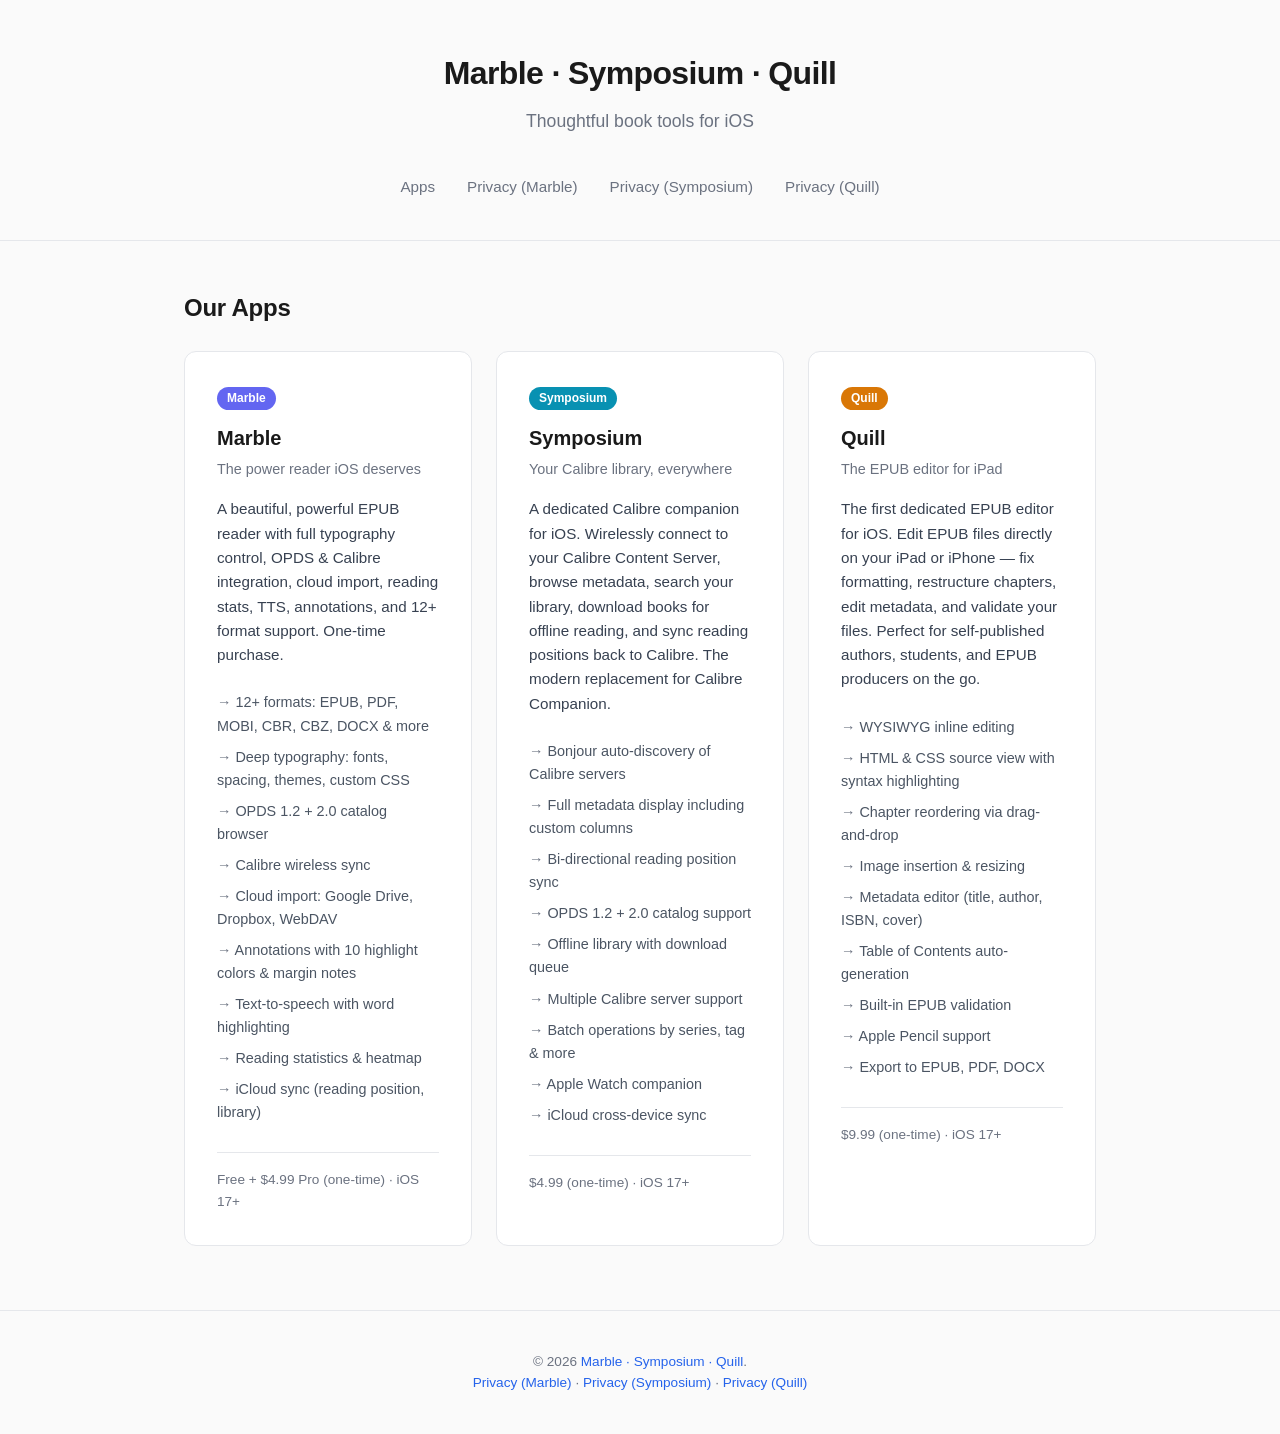
==== index.html @ 7142084e "Initial site" ====
<!DOCTYPE html>
<html lang="en">
<head>
  <meta charset="UTF-8">
  <meta name="viewport" content="width=device-width, initial-scale=1.0">
  <title>Marble, Symposium & Quill — Book tools for iOS</title>
  <meta name="description" content="Three powerful iOS apps for reading, managing, and editing your ebook library. Marble, Symposium, and Quill.">
  <link rel="stylesheet" href="/styles.css">
</head>
<body>
  <header>
    <div class="container">
      <h1>Marble · Symposium · Quill</h1>
      <p>Thoughtful book tools for iOS</p>
    </div>
  </header>

  <nav>
    <a href="/">Apps</a>
    <a href="/privacy-marble.html">Privacy (Marble)</a>
    <a href="/privacy-symposium.html">Privacy (Symposium)</a>
    <a href="/privacy-quill.html">Privacy (Quill)</a>
  </nav>

  <main class="container">
    <section>
      <h2 class="section-title">Our Apps</h2>
      <div class="app-grid">
        <article class="app-card">
          <span class="badge badge-marble">Marble</span>
          <h2>Marble</h2>
          <p class="tagline">The power reader iOS deserves</p>
          <p class="description">
            A beautiful, powerful EPUB reader with full typography control,
            OPDS & Calibre integration, cloud import, reading stats, TTS,
            annotations, and 12+ format support. One-time purchase.
          </p>
          <ul class="features">
            <li>12+ formats: EPUB, PDF, MOBI, CBR, CBZ, DOCX & more</li>
            <li>Deep typography: fonts, spacing, themes, custom CSS</li>
            <li>OPDS 1.2 + 2.0 catalog browser</li>
            <li>Calibre wireless sync</li>
            <li>Cloud import: Google Drive, Dropbox, WebDAV</li>
            <li>Annotations with 10 highlight colors & margin notes</li>
            <li>Text-to-speech with word highlighting</li>
            <li>Reading statistics & heatmap</li>
            <li>iCloud sync (reading position, library)</li>
          </ul>
          <p class="price">Free + $4.99 Pro (one-time) · iOS 17+</p>
        </article>

        <article class="app-card">
          <span class="badge badge-symposium">Symposium</span>
          <h2>Symposium</h2>
          <p class="tagline">Your Calibre library, everywhere</p>
          <p class="description">
            A dedicated Calibre companion for iOS. Wirelessly connect to your
            Calibre Content Server, browse metadata, search your library,
            download books for offline reading, and sync reading positions
            back to Calibre. The modern replacement for Calibre Companion.
          </p>
          <ul class="features">
            <li>Bonjour auto-discovery of Calibre servers</li>
            <li>Full metadata display including custom columns</li>
            <li>Bi-directional reading position sync</li>
            <li>OPDS 1.2 + 2.0 catalog support</li>
            <li>Offline library with download queue</li>
            <li>Multiple Calibre server support</li>
            <li>Batch operations by series, tag & more</li>
            <li>Apple Watch companion</li>
            <li>iCloud cross-device sync</li>
          </ul>
          <p class="price">$4.99 (one-time) · iOS 17+</p>
        </article>

        <article class="app-card">
          <span class="badge badge-quill">Quill</span>
          <h2>Quill</h2>
          <p class="tagline">The EPUB editor for iPad</p>
          <p class="description">
            The first dedicated EPUB editor for iOS. Edit EPUB files directly
            on your iPad or iPhone — fix formatting, restructure chapters,
            edit metadata, and validate your files. Perfect for self-published
            authors, students, and EPUB producers on the go.
          </p>
          <ul class="features">
            <li>WYSIWYG inline editing</li>
            <li>HTML & CSS source view with syntax highlighting</li>
            <li>Chapter reordering via drag-and-drop</li>
            <li>Image insertion & resizing</li>
            <li>Metadata editor (title, author, ISBN, cover)</li>
            <li>Table of Contents auto-generation</li>
            <li>Built-in EPUB validation</li>
            <li>Apple Pencil support</li>
            <li>Export to EPUB, PDF, DOCX</li>
          </ul>
          <p class="price">$9.99 (one-time) · iOS 17+</p>
        </article>
      </div>
    </section>
  </main>

  <footer>
    <div class="container">
      <p>&copy; 2026 <a href="/">Marble · Symposium · Quill</a>.</p>
      <p>
        <a href="/privacy-marble.html">Privacy (Marble)</a> ·
        <a href="/privacy-symposium.html">Privacy (Symposium)</a> ·
        <a href="/privacy-quill.html">Privacy (Quill)</a>
      </p>
    </div>
  </footer>
</body>
</html>
---- styles.css ----
*, *::before, *::after {
  box-sizing: border-box;
  margin: 0;
  padding: 0;
}

:root {
  --bg: #fafafa;
  --fg: #1a1a1a;
  --muted: #6b7280;
  --border: #e5e7eb;
  --accent: #2563eb;
  --accent-hover: #1d4ed8;
  --card-bg: #ffffff;
  --marble: #6366f1;
  --symposium: #0891b2;
  --quill: #d97706;
}

body {
  font-family: -apple-system, BlinkMacSystemFont, "Segoe UI", Roboto, Oxygen, Ubuntu, sans-serif;
  background: var(--bg);
  color: var(--fg);
  line-height: 1.6;
  -webkit-font-smoothing: antialiased;
}

.container {
  max-width: 960px;
  margin: 0 auto;
  padding: 0 24px;
}

/* Header */
header {
  padding: 48px 0 24px;
  text-align: center;
}

header h1 {
  font-size: 2rem;
  font-weight: 700;
  letter-spacing: -0.02em;
}

header p {
  color: var(--muted);
  margin-top: 8px;
  font-size: 1.1rem;
}

/* Navigation */
nav {
  display: flex;
  justify-content: center;
  gap: 32px;
  padding: 16px 0 40px;
  border-bottom: 1px solid var(--border);
  margin-bottom: 48px;
}

nav a {
  color: var(--muted);
  text-decoration: none;
  font-size: 0.95rem;
  font-weight: 500;
  transition: color 0.15s;
}

nav a:hover {
  color: var(--fg);
}

/* App Cards */
.app-grid {
  display: grid;
  grid-template-columns: repeat(auto-fit, minmax(280px, 1fr));
  gap: 24px;
  margin-bottom: 64px;
}

.app-card {
  background: var(--card-bg);
  border: 1px solid var(--border);
  border-radius: 12px;
  padding: 32px;
  transition: box-shadow 0.2s, transform 0.2s;
}

.app-card:hover {
  box-shadow: 0 4px 20px rgba(0,0,0,0.06);
  transform: translateY(-2px);
}

.app-card h2 {
  font-size: 1.25rem;
  font-weight: 700;
  margin-bottom: 4px;
}

.app-card .tagline {
  font-size: 0.9rem;
  color: var(--muted);
  margin-bottom: 16px;
}

.app-card .description {
  font-size: 0.95rem;
  margin-bottom: 20px;
  color: #374151;
}

.app-card .features {
  list-style: none;
  margin-bottom: 24px;
}

.app-card .features li {
  font-size: 0.9rem;
  padding: 4px 0;
  color: #4b5563;
}

.app-card .features li::before {
  content: "→ ";
  color: var(--muted);
}

.app-card .badge {
  display: inline-block;
  font-size: 0.75rem;
  font-weight: 600;
  padding: 2px 10px;
  border-radius: 999px;
  color: #fff;
  margin-bottom: 12px;
}

.badge-marble { background: var(--marble); }
.badge-symposium { background: var(--symposium); }
.badge-quill { background: var(--quill); }

.app-card .price {
  font-size: 0.85rem;
  color: var(--muted);
  border-top: 1px solid var(--border);
  padding-top: 16px;
  margin-top: 4px;
}

/* Section titles */
.section-title {
  font-size: 1.5rem;
  font-weight: 700;
  margin-bottom: 24px;
  letter-spacing: -0.01em;
}

/* Footer */
footer {
  text-align: center;
  padding: 40px 0;
  color: var(--muted);
  font-size: 0.85rem;
  border-top: 1px solid var(--border);
}

footer a {
  color: var(--accent);
  text-decoration: none;
}

footer a:hover {
  text-decoration: underline;
}

/* Privacy Policy page */
.policy {
  max-width: 720px;
  margin: 0 auto 64px;
}

.policy h1 {
  font-size: 1.75rem;
  font-weight: 700;
  margin-bottom: 8px;
}

.policy .last-updated {
  color: var(--muted);
  font-size: 0.9rem;
  margin-bottom: 32px;
}

.policy h2 {
  font-size: 1.2rem;
  font-weight: 600;
  margin: 32px 0 12px;
}

.policy p {
  margin-bottom: 16px;
  color: #374151;
}

.policy ul {
  margin: 0 0 16px 24px;
  color: #374151;
}

.policy li {
  margin-bottom: 6px;
}

.policy strong {
  color: var(--fg);
}

/* App landing section on privacy page */
.app-data {
  background: var(--card-bg);
  border: 1px solid var(--border);
  border-radius: 8px;
  padding: 20px 24px;
  margin-bottom: 16px;
}

.app-data h3 {
  font-size: 1rem;
  font-weight: 600;
  margin-bottom: 8px;
}

.app-data ul {
  margin: 0 0 0 20px;
}

.app-data li {
  margin-bottom: 4px;
}

/* Responsive */
@media (max-width: 640px) {
  header { padding: 32px 0 16px; }
  header h1 { font-size: 1.5rem; }
  nav { gap: 20px; flex-wrap: wrap; }
  .app-card { padding: 24px; }
}
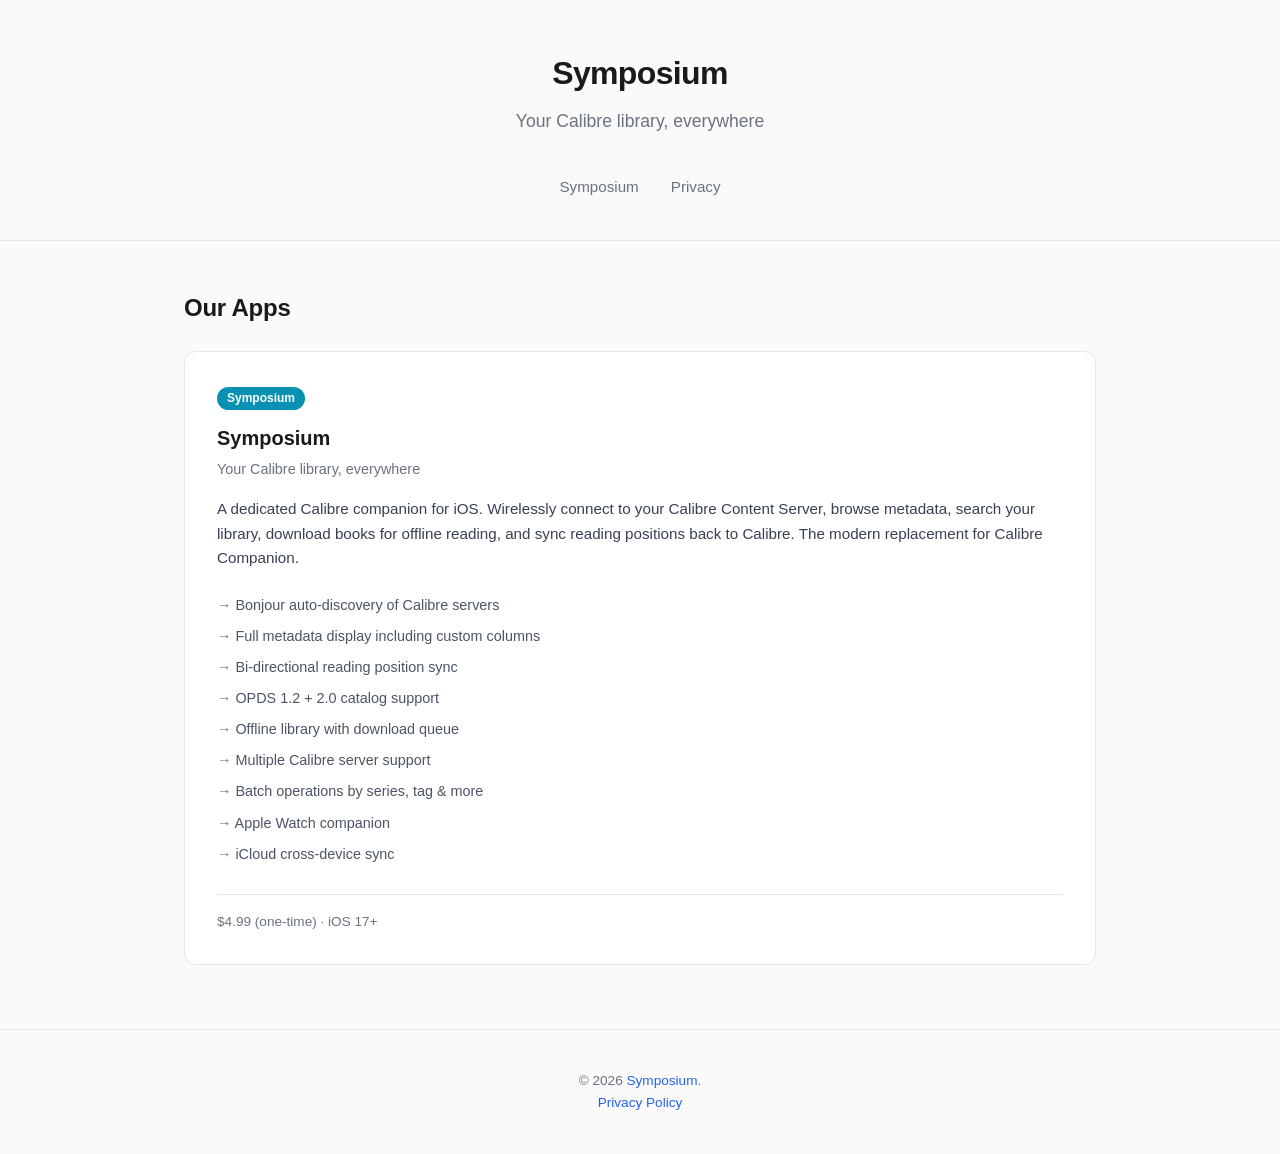
==== commit 8c8ab5ca: "Hide Marble and Quill from site, show only Symposium" ====
--- a/index.html
+++ b/index.html
@@ -3,52 +3,27 @@
 <head>
   <meta charset="UTF-8">
   <meta name="viewport" content="width=device-width, initial-scale=1.0">
-  <title>Marble, Symposium & Quill — Book tools for iOS</title>
-  <meta name="description" content="Three powerful iOS apps for reading, managing, and editing your ebook library. Marble, Symposium, and Quill.">
-  <link rel="stylesheet" href="/styles.css">
+  <title>Symposium — Calibre companion for iOS</title>
+  <meta name="description" content="A dedicated Calibre companion for iOS. Wirelessly connect to your Calibre Content Server.">
+  <link rel="stylesheet" href="styles.css">
 </head>
 <body>
   <header>
     <div class="container">
-      <h1>Marble · Symposium · Quill</h1>
-      <p>Thoughtful book tools for iOS</p>
+      <h1>Symposium</h1>
+      <p>Your Calibre library, everywhere</p>
     </div>
   </header>
 
   <nav>
-    <a href="/">Apps</a>
-    <a href="/privacy-marble.html">Privacy (Marble)</a>
-    <a href="/privacy-symposium.html">Privacy (Symposium)</a>
-    <a href="/privacy-quill.html">Privacy (Quill)</a>
+    <a href=".">Symposium</a>
+    <a href="privacy-symposium.html">Privacy</a>
   </nav>
 
   <main class="container">
     <section>
       <h2 class="section-title">Our Apps</h2>
       <div class="app-grid">
-        <article class="app-card">
-          <span class="badge badge-marble">Marble</span>
-          <h2>Marble</h2>
-          <p class="tagline">The power reader iOS deserves</p>
-          <p class="description">
-            A beautiful, powerful EPUB reader with full typography control,
-            OPDS & Calibre integration, cloud import, reading stats, TTS,
-            annotations, and 12+ format support. One-time purchase.
-          </p>
-          <ul class="features">
-            <li>12+ formats: EPUB, PDF, MOBI, CBR, CBZ, DOCX & more</li>
-            <li>Deep typography: fonts, spacing, themes, custom CSS</li>
-            <li>OPDS 1.2 + 2.0 catalog browser</li>
-            <li>Calibre wireless sync</li>
-            <li>Cloud import: Google Drive, Dropbox, WebDAV</li>
-            <li>Annotations with 10 highlight colors & margin notes</li>
-            <li>Text-to-speech with word highlighting</li>
-            <li>Reading statistics & heatmap</li>
-            <li>iCloud sync (reading position, library)</li>
-          </ul>
-          <p class="price">Free + $4.99 Pro (one-time) · iOS 17+</p>
-        </article>
-
         <article class="app-card">
           <span class="badge badge-symposium">Symposium</span>
           <h2>Symposium</h2>
@@ -73,40 +48,15 @@
           <p class="price">$4.99 (one-time) · iOS 17+</p>
         </article>
 
-        <article class="app-card">
-          <span class="badge badge-quill">Quill</span>
-          <h2>Quill</h2>
-          <p class="tagline">The EPUB editor for iPad</p>
-          <p class="description">
-            The first dedicated EPUB editor for iOS. Edit EPUB files directly
-            on your iPad or iPhone — fix formatting, restructure chapters,
-            edit metadata, and validate your files. Perfect for self-published
-            authors, students, and EPUB producers on the go.
-          </p>
-          <ul class="features">
-            <li>WYSIWYG inline editing</li>
-            <li>HTML & CSS source view with syntax highlighting</li>
-            <li>Chapter reordering via drag-and-drop</li>
-            <li>Image insertion & resizing</li>
-            <li>Metadata editor (title, author, ISBN, cover)</li>
-            <li>Table of Contents auto-generation</li>
-            <li>Built-in EPUB validation</li>
-            <li>Apple Pencil support</li>
-            <li>Export to EPUB, PDF, DOCX</li>
-          </ul>
-          <p class="price">$9.99 (one-time) · iOS 17+</p>
-        </article>
       </div>
     </section>
   </main>
 
   <footer>
     <div class="container">
-      <p>&copy; 2026 <a href="/">Marble · Symposium · Quill</a>.</p>
+      <p>&copy; 2026 <a href=".">Symposium</a>.</p>
       <p>
-        <a href="/privacy-marble.html">Privacy (Marble)</a> ·
-        <a href="/privacy-symposium.html">Privacy (Symposium)</a> ·
-        <a href="/privacy-quill.html">Privacy (Quill)</a>
+        <a href="privacy-symposium.html">Privacy Policy</a>
       </p>
     </div>
   </footer>
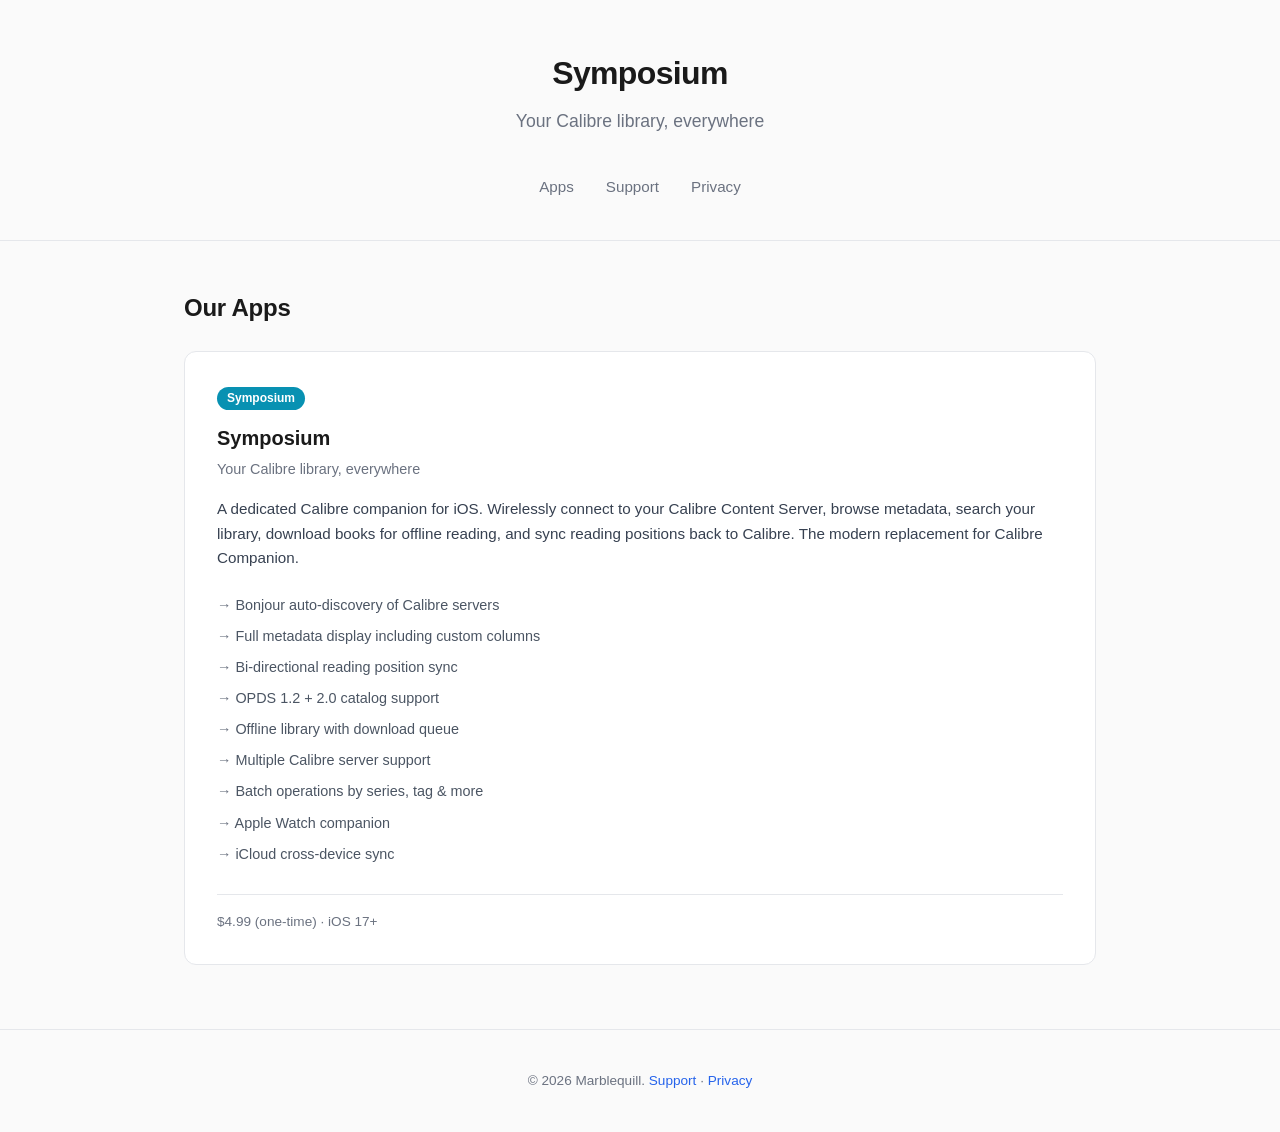
==== commit 36be8457: "Add support pages for Marble and Symposium; update navigation across all pages" ====
--- a/index.html
+++ b/index.html
@@ -16,8 +16,9 @@
   </header>
 
   <nav>
-    <a href=".">Symposium</a>
-    <a href="privacy-symposium.html">Privacy</a>
+    <a href=".">Apps</a>
+    <a href="support-marble.html">Support</a>
+    <a href="privacy-marble.html">Privacy</a>
   </nav>
 
   <main class="container">
@@ -54,10 +55,7 @@
 
   <footer>
     <div class="container">
-      <p>&copy; 2026 <a href=".">Symposium</a>.</p>
-      <p>
-        <a href="privacy-symposium.html">Privacy Policy</a>
-      </p>
+      <p>&copy; 2026 Marblequill. <a href="support-marble.html">Support</a> · <a href="privacy-marble.html">Privacy</a></p>
     </div>
   </footer>
 </body>
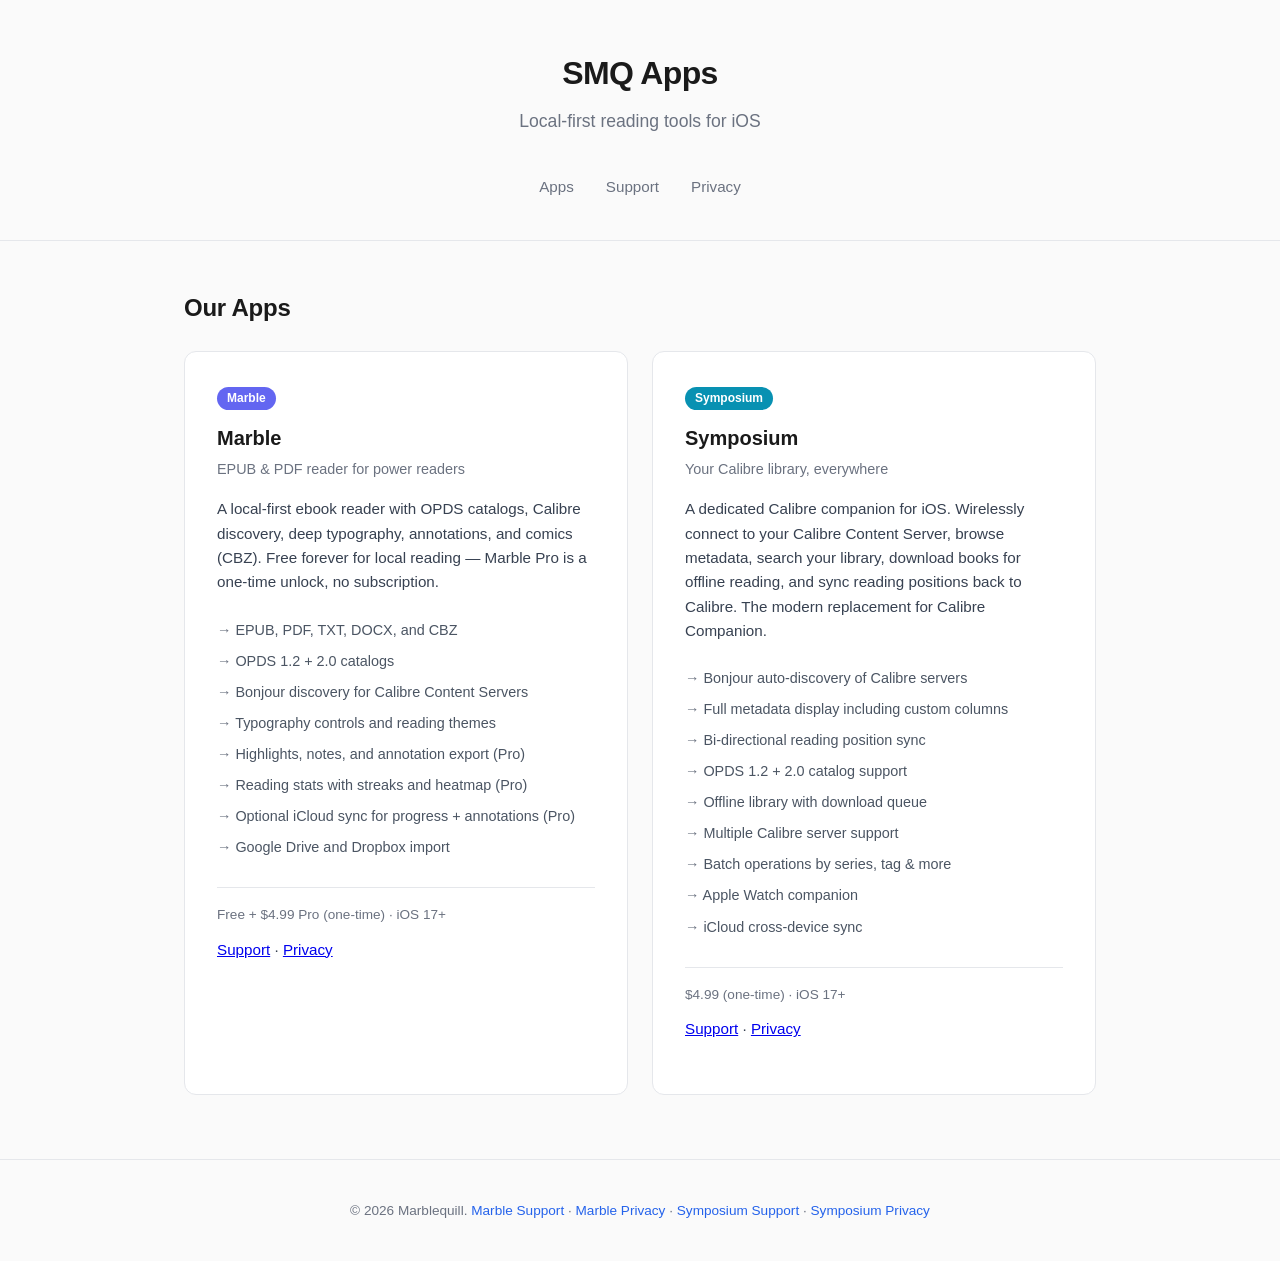
==== commit c654ddf5: "Add Marble support and privacy pages for App Store listing. Co-authored-by: Cursor <cursoragent@curs" ====
--- a/index.html
+++ b/index.html
@@ -3,15 +3,15 @@
 <head>
   <meta charset="UTF-8">
   <meta name="viewport" content="width=device-width, initial-scale=1.0">
-  <title>Symposium — Calibre companion for iOS</title>
-  <meta name="description" content="A dedicated Calibre companion for iOS. Wirelessly connect to your Calibre Content Server.">
+  <title>SMQ Apps — Marblequill</title>
+  <meta name="description" content="Local-first reading apps from Marblequill — Marble ebook reader and Symposium Calibre companion for iOS.">
   <link rel="stylesheet" href="styles.css">
 </head>
 <body>
   <header>
     <div class="container">
-      <h1>Symposium</h1>
-      <p>Your Calibre library, everywhere</p>
+      <h1>SMQ Apps</h1>
+      <p>Local-first reading tools for iOS</p>
     </div>
   </header>
 
@@ -25,6 +25,32 @@
     <section>
       <h2 class="section-title">Our Apps</h2>
       <div class="app-grid">
+        <article class="app-card">
+          <span class="badge badge-marble">Marble</span>
+          <h2>Marble</h2>
+          <p class="tagline">EPUB &amp; PDF reader for power readers</p>
+          <p class="description">
+            A local-first ebook reader with OPDS catalogs, Calibre discovery,
+            deep typography, annotations, and comics (CBZ). Free forever for
+            local reading — Marble Pro is a one-time unlock, no subscription.
+          </p>
+          <ul class="features">
+            <li>EPUB, PDF, TXT, DOCX, and CBZ</li>
+            <li>OPDS 1.2 + 2.0 catalogs</li>
+            <li>Bonjour discovery for Calibre Content Servers</li>
+            <li>Typography controls and reading themes</li>
+            <li>Highlights, notes, and annotation export (Pro)</li>
+            <li>Reading stats with streaks and heatmap (Pro)</li>
+            <li>Optional iCloud sync for progress + annotations (Pro)</li>
+            <li>Google Drive and Dropbox import</li>
+          </ul>
+          <p class="price">Free + $4.99 Pro (one-time) · iOS 17+</p>
+          <p class="description" style="margin-top:12px;">
+            <a href="support-marble.html">Support</a> ·
+            <a href="privacy-marble.html">Privacy</a>
+          </p>
+        </article>
+
         <article class="app-card">
           <span class="badge badge-symposium">Symposium</span>
           <h2>Symposium</h2>
@@ -42,20 +68,28 @@
             <li>OPDS 1.2 + 2.0 catalog support</li>
             <li>Offline library with download queue</li>
             <li>Multiple Calibre server support</li>
-            <li>Batch operations by series, tag & more</li>
+            <li>Batch operations by series, tag &amp; more</li>
             <li>Apple Watch companion</li>
             <li>iCloud cross-device sync</li>
           </ul>
           <p class="price">$4.99 (one-time) · iOS 17+</p>
+          <p class="description" style="margin-top:12px;">
+            <a href="support-symposium.html">Support</a> ·
+            <a href="privacy-symposium.html">Privacy</a>
+          </p>
         </article>
-
       </div>
     </section>
   </main>
 
   <footer>
     <div class="container">
-      <p>&copy; 2026 Marblequill. <a href="support-marble.html">Support</a> · <a href="privacy-marble.html">Privacy</a></p>
+      <p>&copy; 2026 Marblequill.
+        <a href="support-marble.html">Marble Support</a> ·
+        <a href="privacy-marble.html">Marble Privacy</a> ·
+        <a href="support-symposium.html">Symposium Support</a> ·
+        <a href="privacy-symposium.html">Symposium Privacy</a>
+      </p>
     </div>
   </footer>
 </body>
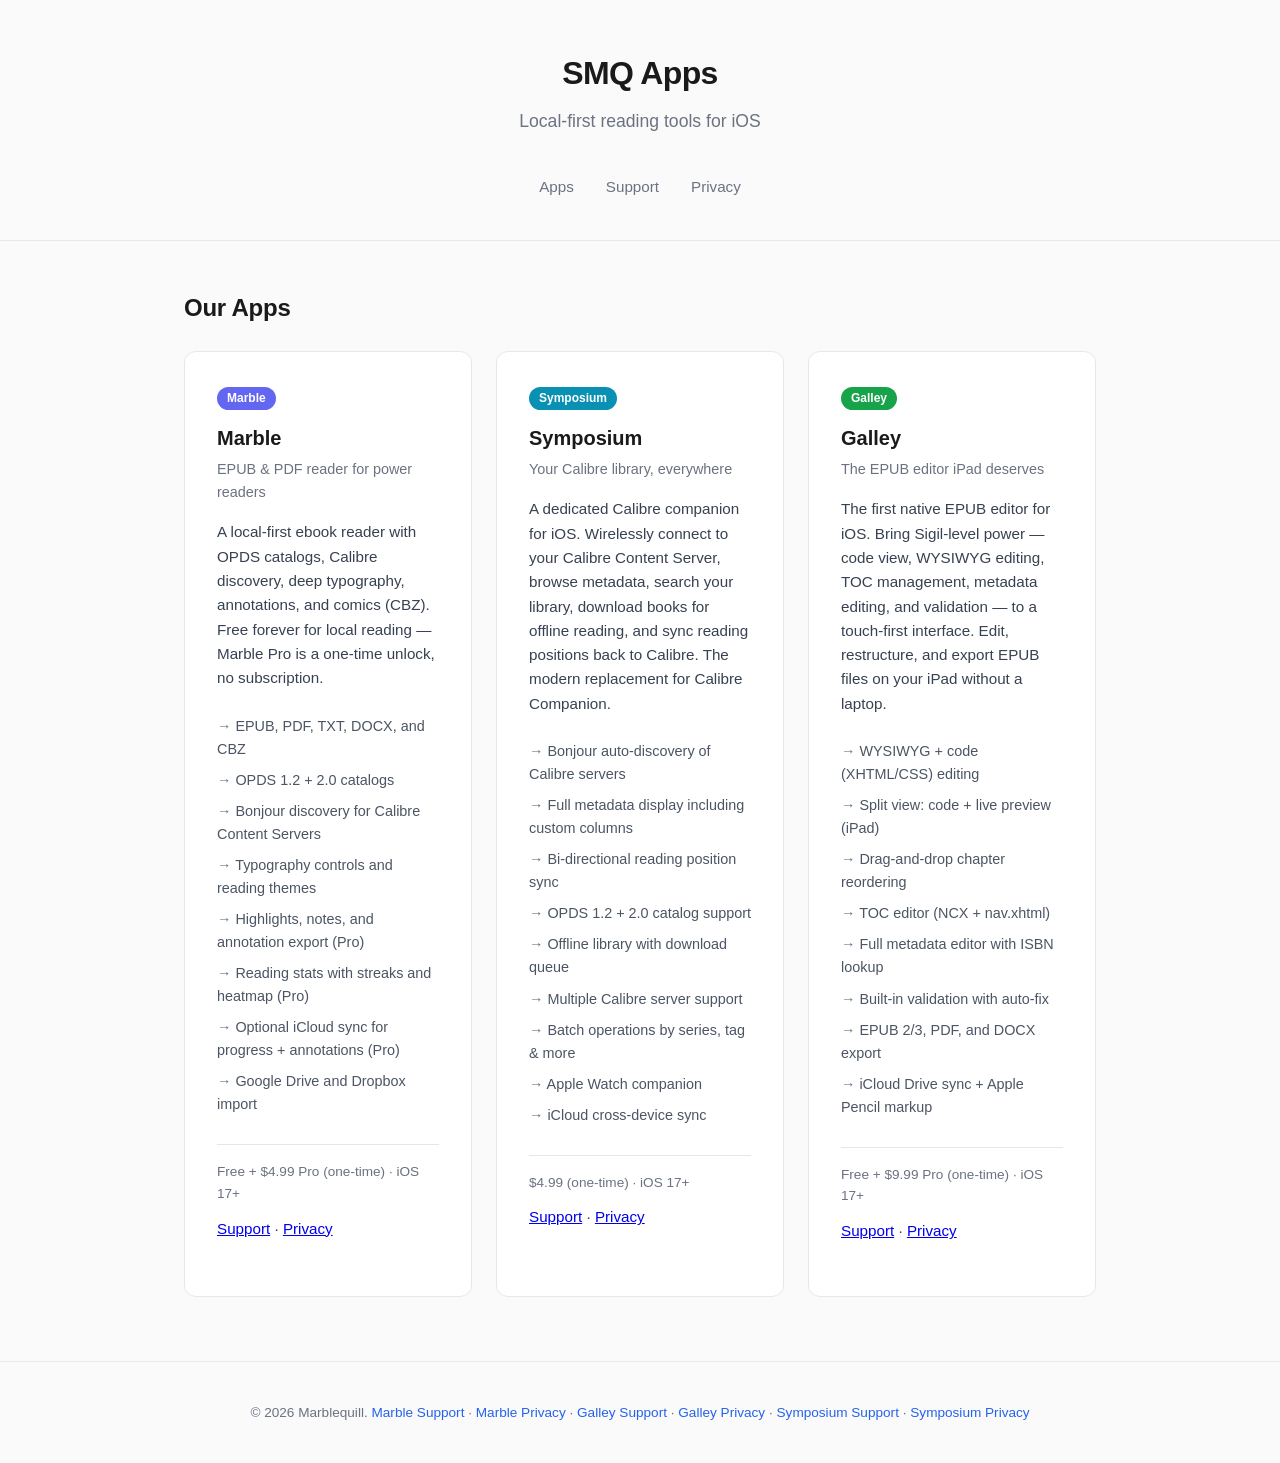
==== commit 0266847f: "Add Galley app: index card, support, and privacy pages; remove stale Quill page" ====
--- a/index.html
+++ b/index.html
@@ -4,7 +4,7 @@
   <meta charset="UTF-8">
   <meta name="viewport" content="width=device-width, initial-scale=1.0">
   <title>SMQ Apps — Marblequill</title>
-  <meta name="description" content="Local-first reading apps from Marblequill — Marble ebook reader and Symposium Calibre companion for iOS.">
+  <meta name="description" content="Local-first EPUB apps from Marblequill — Marble ebook reader, Galley EPUB editor, and Symposium Calibre companion for iOS.">
   <link rel="stylesheet" href="styles.css">
 </head>
 <body>
@@ -78,6 +78,33 @@
             <a href="privacy-symposium.html">Privacy</a>
           </p>
         </article>
+
+        <article class="app-card">
+          <span class="badge badge-galley">Galley</span>
+          <h2>Galley</h2>
+          <p class="tagline">The EPUB editor iPad deserves</p>
+          <p class="description">
+            The first native EPUB editor for iOS. Bring Sigil-level power —
+            code view, WYSIWYG editing, TOC management, metadata editing, and
+            validation — to a touch-first interface. Edit, restructure, and
+            export EPUB files on your iPad without a laptop.
+          </p>
+          <ul class="features">
+            <li>WYSIWYG + code (XHTML/CSS) editing</li>
+            <li>Split view: code + live preview (iPad)</li>
+            <li>Drag-and-drop chapter reordering</li>
+            <li>TOC editor (NCX + nav.xhtml)</li>
+            <li>Full metadata editor with ISBN lookup</li>
+            <li>Built-in validation with auto-fix</li>
+            <li>EPUB 2/3, PDF, and DOCX export</li>
+            <li>iCloud Drive sync + Apple Pencil markup</li>
+          </ul>
+          <p class="price">Free + $9.99 Pro (one-time) · iOS 17+</p>
+          <p class="description" style="margin-top:12px;">
+            <a href="support-galley.html">Support</a> ·
+            <a href="privacy-galley.html">Privacy</a>
+          </p>
+        </article>
       </div>
     </section>
   </main>
@@ -87,6 +114,8 @@
       <p>&copy; 2026 Marblequill.
         <a href="support-marble.html">Marble Support</a> ·
         <a href="privacy-marble.html">Marble Privacy</a> ·
+        <a href="support-galley.html">Galley Support</a> ·
+        <a href="privacy-galley.html">Galley Privacy</a> ·
         <a href="support-symposium.html">Symposium Support</a> ·
         <a href="privacy-symposium.html">Symposium Privacy</a>
       </p>
--- a/styles.css
+++ b/styles.css
@@ -14,6 +14,7 @@
   --card-bg: #ffffff;
   --marble: #6366f1;
   --symposium: #0891b2;
+  --galley: #16a34a;
   --quill: #d97706;
 }
 
@@ -138,6 +139,7 @@
 
 .badge-marble { background: var(--marble); }
 .badge-symposium { background: var(--symposium); }
+.badge-galley { background: var(--galley); }
 .badge-quill { background: var(--quill); }
 
 .app-card .price {
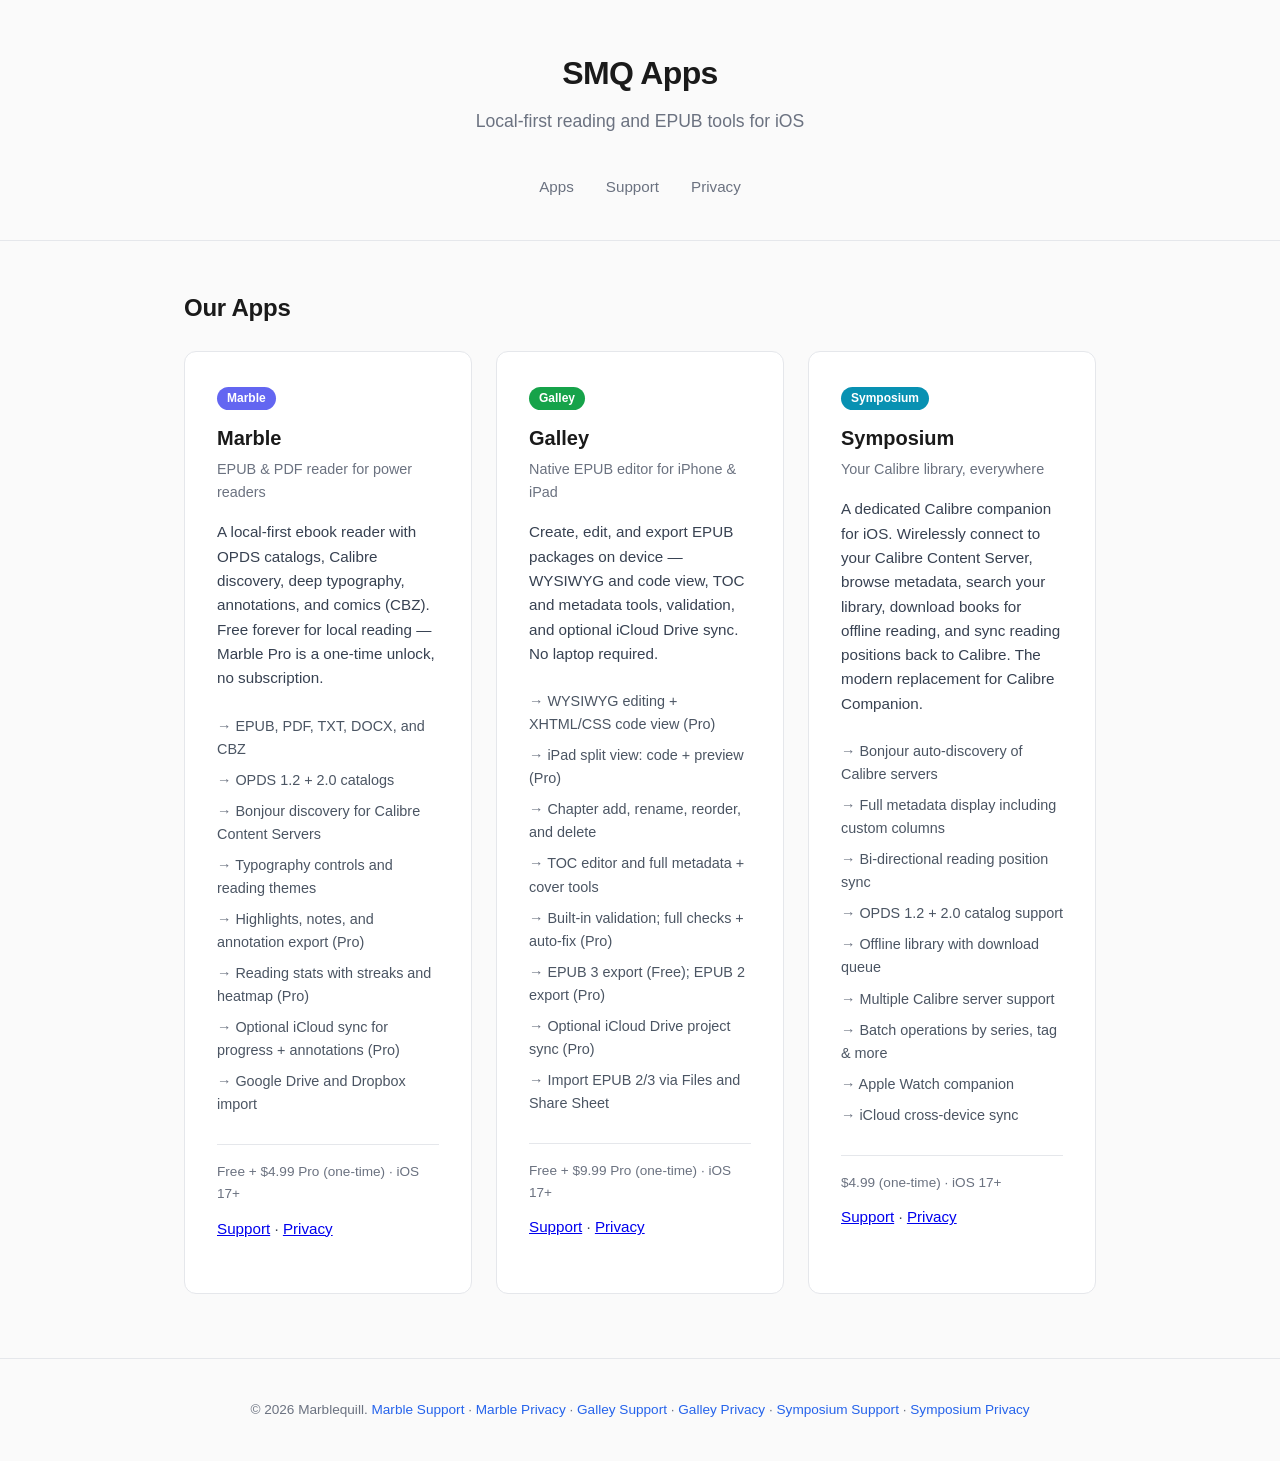
==== commit c8572d82: "Align Galley privacy, support, and marketing copy with v1.0. Drop CloudKit/third-party cloud/PDF-DOC" ====
--- a/index.html
+++ b/index.html
@@ -11,7 +11,7 @@
   <header>
     <div class="container">
       <h1>SMQ Apps</h1>
-      <p>Local-first reading tools for iOS</p>
+      <p>Local-first reading and EPUB tools for iOS</p>
     </div>
   </header>
 
@@ -52,6 +52,32 @@
         </article>
 
         <article class="app-card">
+          <span class="badge badge-galley">Galley</span>
+          <h2>Galley</h2>
+          <p class="tagline">Native EPUB editor for iPhone &amp; iPad</p>
+          <p class="description">
+            Create, edit, and export EPUB packages on device — WYSIWYG and
+            code view, TOC and metadata tools, validation, and optional
+            iCloud Drive sync. No laptop required.
+          </p>
+          <ul class="features">
+            <li>WYSIWYG editing + XHTML/CSS code view (Pro)</li>
+            <li>iPad split view: code + preview (Pro)</li>
+            <li>Chapter add, rename, reorder, and delete</li>
+            <li>TOC editor and full metadata + cover tools</li>
+            <li>Built-in validation; full checks + auto-fix (Pro)</li>
+            <li>EPUB 3 export (Free); EPUB 2 export (Pro)</li>
+            <li>Optional iCloud Drive project sync (Pro)</li>
+            <li>Import EPUB 2/3 via Files and Share Sheet</li>
+          </ul>
+          <p class="price">Free + $9.99 Pro (one-time) · iOS 17+</p>
+          <p class="description" style="margin-top:12px;">
+            <a href="support-galley.html">Support</a> ·
+            <a href="privacy-galley.html">Privacy</a>
+          </p>
+        </article>
+
+        <article class="app-card">
           <span class="badge badge-symposium">Symposium</span>
           <h2>Symposium</h2>
           <p class="tagline">Your Calibre library, everywhere</p>
@@ -78,33 +104,6 @@
             <a href="privacy-symposium.html">Privacy</a>
           </p>
         </article>
-
-        <article class="app-card">
-          <span class="badge badge-galley">Galley</span>
-          <h2>Galley</h2>
-          <p class="tagline">The EPUB editor iPad deserves</p>
-          <p class="description">
-            The first native EPUB editor for iOS. Bring Sigil-level power —
-            code view, WYSIWYG editing, TOC management, metadata editing, and
-            validation — to a touch-first interface. Edit, restructure, and
-            export EPUB files on your iPad without a laptop.
-          </p>
-          <ul class="features">
-            <li>WYSIWYG + code (XHTML/CSS) editing</li>
-            <li>Split view: code + live preview (iPad)</li>
-            <li>Drag-and-drop chapter reordering</li>
-            <li>TOC editor (NCX + nav.xhtml)</li>
-            <li>Full metadata editor with ISBN lookup</li>
-            <li>Built-in validation with auto-fix</li>
-            <li>EPUB 2/3, PDF, and DOCX export</li>
-            <li>iCloud Drive sync + Apple Pencil markup</li>
-          </ul>
-          <p class="price">Free + $9.99 Pro (one-time) · iOS 17+</p>
-          <p class="description" style="margin-top:12px;">
-            <a href="support-galley.html">Support</a> ·
-            <a href="privacy-galley.html">Privacy</a>
-          </p>
-        </article>
       </div>
     </section>
   </main>
